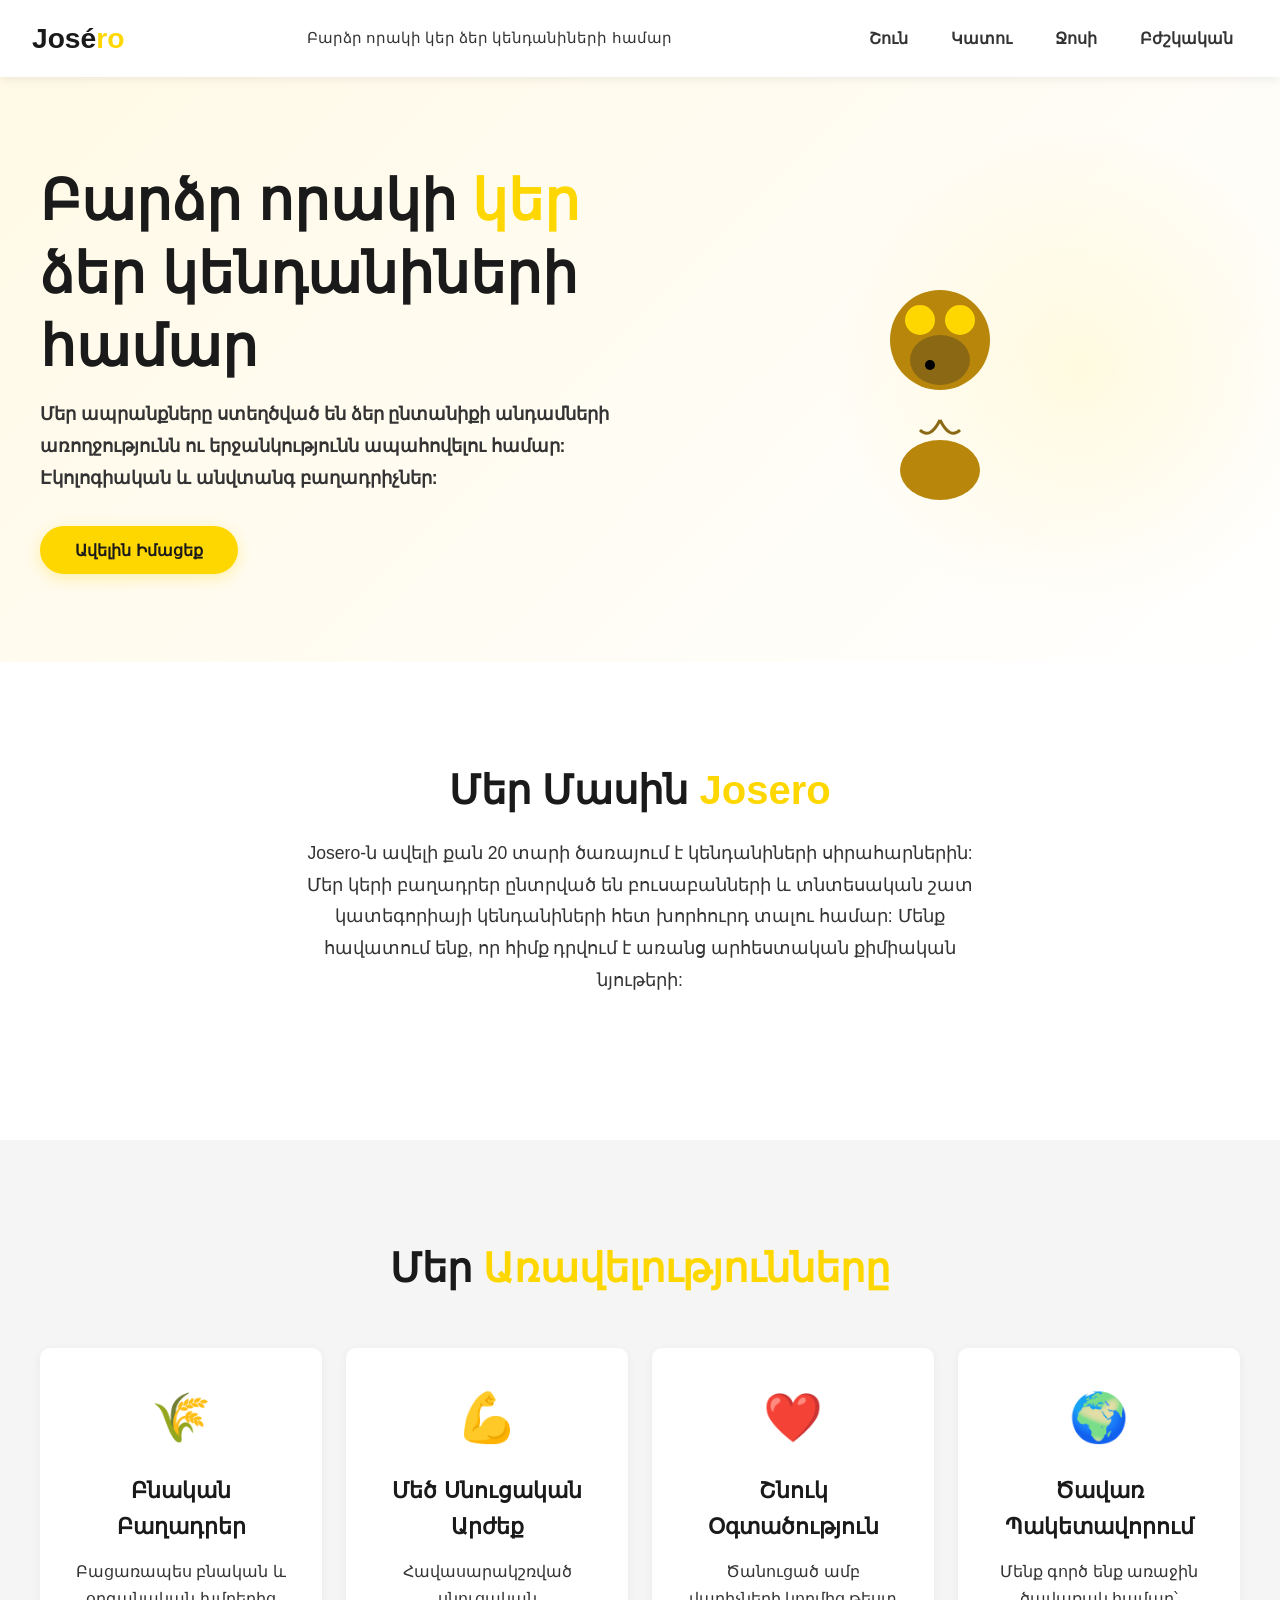
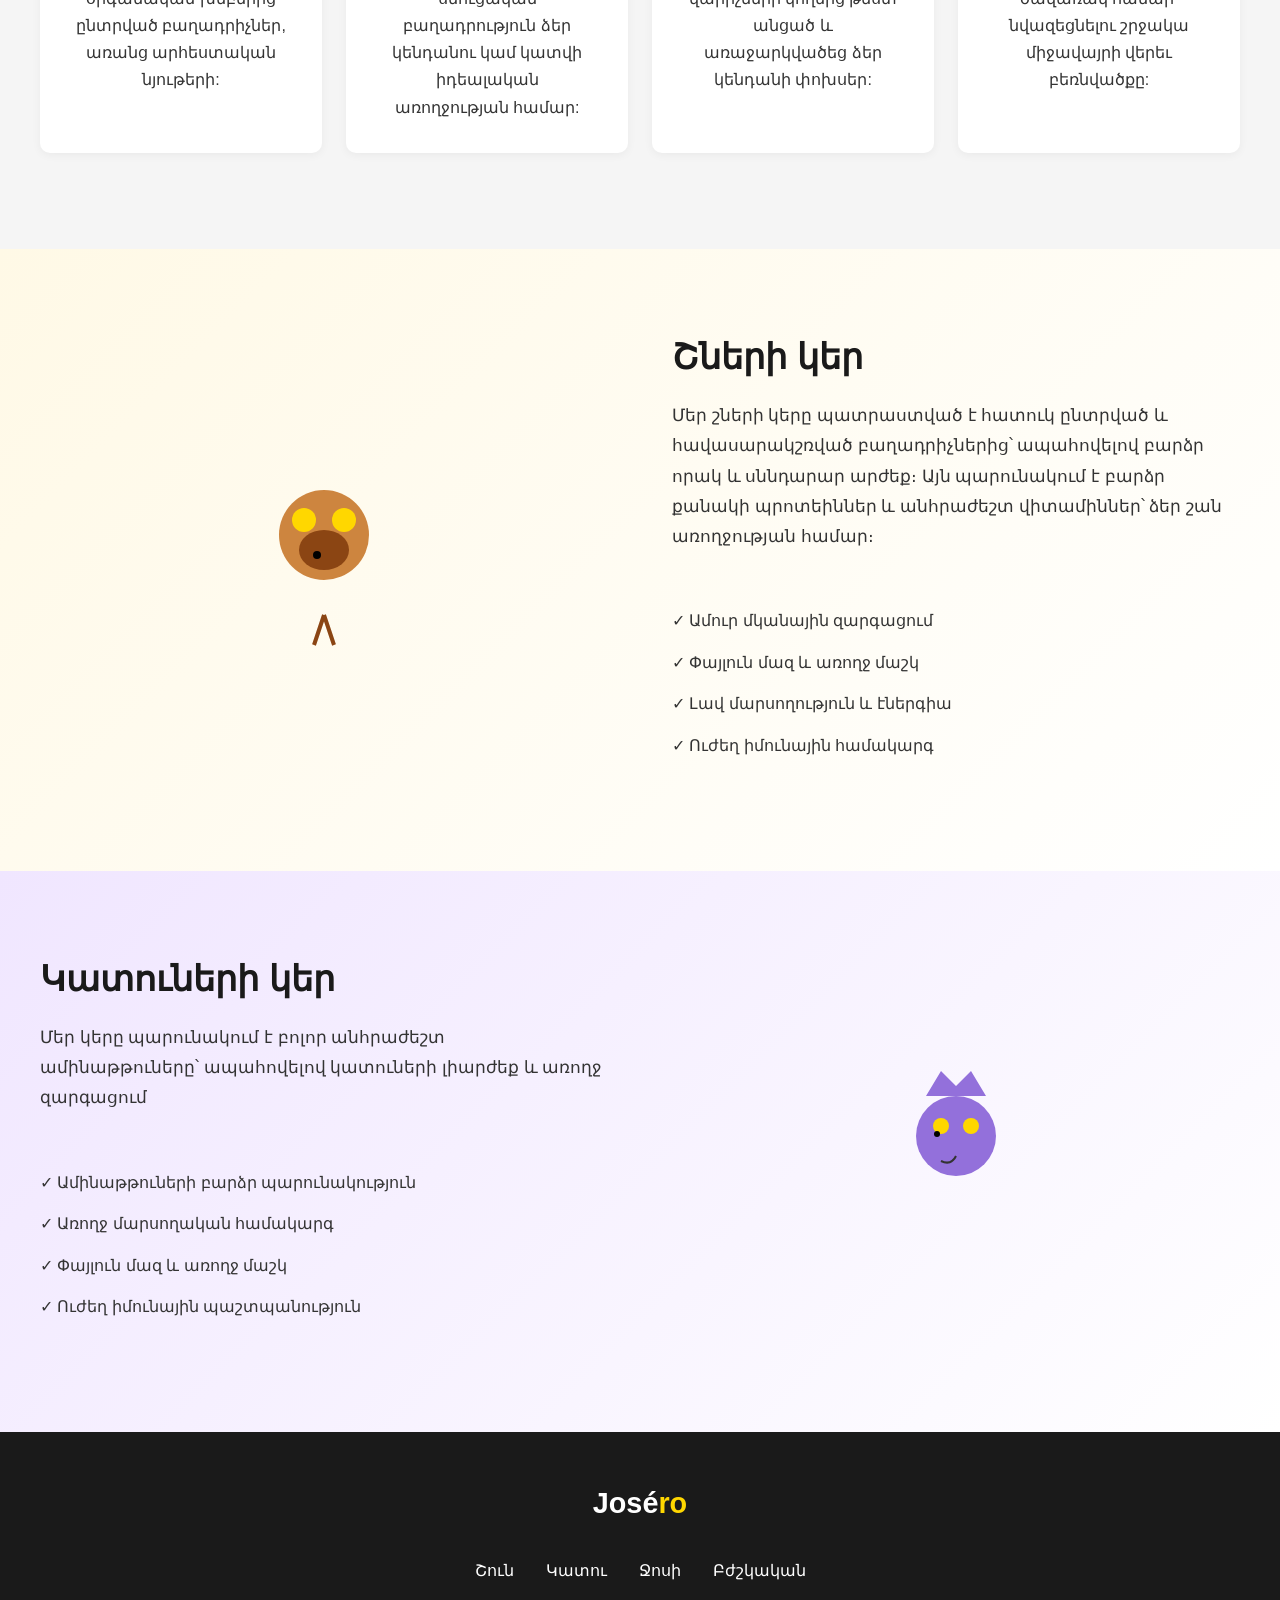
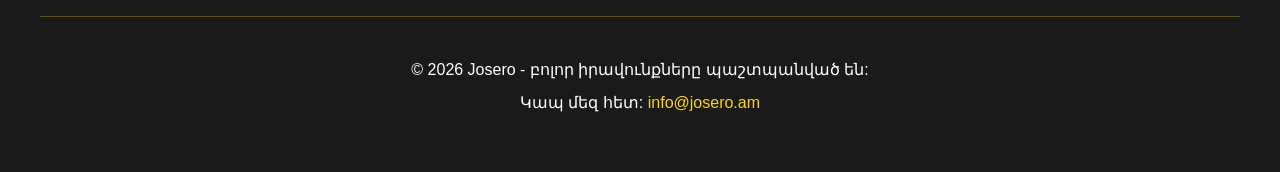
==== index.html @ 3407f01b "all" ====
<!DOCTYPE html>
<html lang="hy">
<head>
    <meta charset="UTF-8">
    <meta name="viewport" content="width=device-width, initial-scale=1.0">
    <title>Josero - Կենդանիների համար առաջին դասի կեր</title>
    <link rel="stylesheet" href="css/styles.css">
</head>
<body>
    <!-- HEADER -->
    <header>
        <div class="header-top">
            <a href="index.html" class="logo">José<span>ro</span></a>
            <div class="mini-desc">Բարձր որակի կեր ձեր կենդանիների համար</div>
            <div class="header-actions">
                <button class="menu-toggle" onclick="toggleMenu()" aria-label="Toggle menu" aria-expanded="false">☰</button>
                <nav class="header-nav" aria-label="Header navigation">
                    <ul class="header-buttons">
                        <li><a href="shun.html">Շուն</a></li>
                        <li><a href="katu.html">Կատու</a></li>
                        <li><a href="josi.html">Ջոսի</a></li>
                        <li><a href="bjshkakan.html">Բժշկական</a></li>
                    </ul>
                </nav>
            </div>
        </div>
    </header>

    <!-- HERO SECTION -->
    <section class="hero">
        <div class="hero-content">
            <h1>Բարձր որակի <span>կեր</span> ձեր կենդանիների համար</h1>
            <p><b>Մեր ապրանքները ստեղծված են ձեր ընտանիքի անդամների առողջությունն ու երջանկությունն ապահովելու համար: Էկոլոգիական և անվտանգ բաղադրիչներ:</b></p>
            <button class="cta-button" onclick="document.getElementById('about').scrollIntoView({ behavior: 'smooth' })">Ավելին Իմացեք</button>
        </div>
        <div class="hero-image">
            <svg width="300" height="300" viewBox="0 0 300 300" xmlns="http://www.w3.org/2000/svg">
                <!-- Dog illustration -->
                <circle cx="150" cy="120" r="50" fill="#B8860B"/>
                <circle cx="130" cy="100" r="15" fill="#FFD700"/>
                <circle cx="170" cy="100" r="15" fill="#FFD700"/>
                <ellipse cx="150" cy="140" rx="30" ry="25" fill="#8B6914"/>
                <circle cx="140" cy="145" r="5" fill="#000"/>
                <path d="M 150 200 Q 140 220 130 210" stroke="#8B6914" stroke-width="3" fill="none"/>
                <path d="M 150 200 Q 160 220 170 210" stroke="#8B6914" stroke-width="3" fill="none"/>
                <ellipse cx="150" cy="250" rx="40" ry="30" fill="#B8860B"/>
            </svg>
        </div>
    </section>

    <!-- ABOUT SECTION -->
    <section class="about" id="about">
        <h2>Մեր Մասին <span>Josero</span></h2>
        <p>Josero-ն ավելի քան 20 տարի ծառայում է կենդանիների սիրահարներին: Մեր կերի բաղադրեր ընտրված են բուսաբանների և տնտեսական շատ կատեգորիայի կենդանիների հետ խորհուրդ տալու համար: Մենք հավատում ենք, որ հիմք դրվում է առանց արհեստական քիմիական նյութերի:</p>
    </section>

    <!-- FEATURES SECTION -->
        <!-- PRODUCT CARDS SECTION -->
    <section class="features">
        <div class="features-container">
            <h2 class="section-title">Մեր <span>Առավելությունները</span></h2>
            <div class="features-grid">
                <div class="feature-card">
                    <div class="feature-icon">🌾</div>
                    <h3>Բնական Բաղադրեր</h3>
                    <p>Բացառապես բնական և օրգանական խմբերից ընտրված բաղադրիչներ, առանց արհեստական նյութերի:</p>
                </div>
                <div class="feature-card">
                    <div class="feature-icon">💪</div>
                    <h3>Մեծ Սնուցական Արժեք</h3>
                    <p>Հավասարակշռված սնուցական բաղադրություն ձեր կենդանու կամ կատվի իդեալական առողջության համար:</p>
                </div>
                <div class="feature-card">
                    <div class="feature-icon">❤️</div>
                    <h3>Շնուկ Օգտածություն</h3>
                    <p>Ծանուցած ամբ վարիչների կողմից թեստ անցած և առաջարկվածեց ձեր կենդանի փոխսեր:</p>
                </div>
                <div class="feature-card">
                    <div class="feature-icon">🌍</div>
                    <h3>Ծավառ Պակետավորում</h3>
                    <p>Մենք գործ ենք առաջին ծավառակ համար՝ նվազեցնելու շրջակա միջավայրի վերեւ բեռնվածքը:</p>
                </div>
            </div>
        </div>
    </section>

    <!-- DOG SECTION -->
    <section id="dog" class="product-section dog-section">
        <div class="product-container">
            <div class="product-image">
                <svg width="250" height="250" viewBox="0 0 250 250" xmlns="http://www.w3.org/2000/svg">
                    <circle cx="125" cy="100" r="45" fill="#CD853F"/>
                    <circle cx="105" cy="85" r="12" fill="#FFD700"/>
                    <circle cx="145" cy="85" r="12" fill="#FFD700"/>
                    <ellipse cx="125" cy="115" rx="25" ry="20" fill="#8B4513"/>
                    <circle cx="118" cy="120" r="4" fill="#000"/>
                    <path d="M 125 180 L 115 210" stroke="#8B4513" stroke-width="4"/>
                    <path d="M 125 180 L 135 210" stroke="#8B4513" stroke-width="4"/>
                </svg>
            </div>
            <div class="product-content">
                <h2>Շների կեր</h2>
                <p>Մեր շների կերը պատրաստված է հատուկ ընտրված և հավասարակշռված բաղադրիչներից՝ ապահովելով բարձր որակ և սննդարար արժեք։ Այն պարունակում է բարձր քանակի պրոտեիններ և անհրաժեշտ վիտամիններ՝ ձեր շան առողջության համար։</p>
                <ul class="benefits-list">
                    <li>✓ Ամուր մկանային զարգացում</li>
                    <li>✓ Փայլուն մազ և առողջ մաշկ</li>
                    <li>✓ Լավ մարսողություն և էներգիա</li>
                    <li>✓ Ուժեղ իմունային համակարգ</li>
                </ul>
            </div>
        </div>
    </section>

    <!-- CAT SECTION -->
    <section id="cat" class="product-section cat-section">
        <div class="product-container">
            <div class="product-content">
                <h2>Կատուների կեր</h2>
                <p>Մեր կերը պարունակում է բոլոր անհրաժեշտ ամինաթթուները՝ ապահովելով կատուների լիարժեք և առողջ զարգացում</p>
                <ul class="benefits-list">
                    <li>✓ Ամինաթթուների բարձր պարունակություն</li>
                    <li>✓ Առողջ մարսողական համակարգ</li>
                    <li>✓ Փայլուն մազ և առողջ մաշկ</li>
                    <li>✓ Ուժեղ իմունային պաշտպանություն</li>
                </ul>
            </div>
            <div class="product-image">
                <svg width="250" height="250" viewBox="0 0 250 250" xmlns="http://www.w3.org/2000/svg">
                    <circle cx="125" cy="110" r="40" fill="#9370DB"/>
                    <polygon points="95,70 110,45 125,60 140,45 155,70" fill="#9370DB"/>
                    <circle cx="110" cy="100" r="8" fill="#FFD700"/>
                    <circle cx="140" cy="100" r="8" fill="#FFD700"/>
                    <circle cx="106" cy="108" r="3" fill="#000"/>
                    <path d="M 125 130 Q 120 140 110 135" stroke="#333" stroke-width="2" fill="none"/>
                </svg>
            </div>
        </div>
    </section>

    <!-- FOOTER -->
    <footer>
        <div class="footer-content">
            <div class="footer-logo">José<span>ro</span></div>
            <nav class="footer-nav">
                <ul id="navMenu">
                    <li><a href="shun.html">Շուն</a></li>
                    <li><a href="katu.html">Կատու</a></li>
                    <li><a href="josi.html">Ջոսի</a></li>
                    <li><a href="bjshkakan.html">Բժշկական</a></li>
                </ul>
            </nav>
            <div class="footer-contact">
                <p>&copy; 2026 Josero - բոլոր իրավունքները պաշտպանված են:</p>
                <p>Կապ մեզ հետ: <a href="mailto:info@josero.am" class="footer-email">info@josero.am</a></p>
            </div>
        </div>
    </footer>

    <script src="js/script.js"></script>
</body>
</html>
---- css/styles.css ----
* {
    margin: 0;
    padding: 0;
    box-sizing: border-box;
}

:root {
    --primary-yellow: #FFD700;
    --dark-black: #1a1a1a;
    --white: #FFFFFF;
    --light-gray: #F5F5F5;
    --text-gray: #333333;
    --accent-gold: #FFC700;
    --light-yellow: #fff9e6;
}

body {
    font-family: 'Segoe UI', Tahoma, Geneva, Verdana, sans-serif;
    color: var(--text-gray);
    line-height: 1.6;
    overflow-x: hidden;
    display: flex;
    flex-direction: column;
    min-height: 100vh;
}

html {
    scroll-behavior: smooth;
}

/* Responsive defaults for images and SVGs */
img, picture, svg {
    max-width: 100%;
    height: auto;
    display: block;
}

/* ===== HEADER ===== */
header {
    position: relative;
    background: var(--white);
    box-shadow: 0 2px 10px rgba(0, 0, 0, 0.08);
    z-index: 1000;
    padding: 1rem 2rem;
    display: flex;
    flex-direction: column;
    align-items: stretch;
    gap: 0.35rem;
}

.logo {
    font-size: clamp(1.25rem, 2.2vw, 1.8rem);
    font-weight: 900;
    color: var(--dark-black);
    text-decoration: none;
    transition: color 0.3s ease;
}

.logo:hover {
    color: var(--primary-yellow);
}

.logo span {
    color: var(--primary-yellow);
}

nav ul {
    display: flex;
    list-style: none;
    gap: 2rem;
}

nav a {
    text-decoration: none;
    color: var(--text-gray);
    font-weight: 500;
    transition: all 0.3s ease;
    position: relative;
    font-size: 1rem;
}

nav a::after {
    content: '';
    position: absolute;
    bottom: -5px;
    left: 0;
    width: 0;
    height: 2px;
    background: var(--primary-yellow);
    transition: width 0.3s ease;
}

nav a:hover {
    color: var(--primary-yellow);
}

nav a:hover::after {
    width: 100%;
}

/* Mobile menu toggle */
.menu-toggle {
    display: none;
    background: none;
    border: none;
    font-size: 1.5rem;
    cursor: pointer;
    color: var(--dark-black);
    padding: 0.5rem 0.75rem;
    line-height: 1;
    white-space: nowrap;
    flex-shrink: 0;
    transition: transform 0.2s ease;
}

.menu-toggle:active {
    transform: scale(0.95);
}

/* Header top and header nav buttons */
.header-top {
    display: grid;
    grid-template-columns: auto 1fr auto;
    align-items: center;
    width: 100%;
    gap: 0.75rem;
}

.header-actions {
    display: flex;
    align-items: center;
    justify-content: flex-end;
    gap: 1rem;
}

.header-nav ul.header-buttons {
    display: flex;
    list-style: none;
    gap: 0.75rem;
    margin: 0;
    padding: 0;
}

.header-nav a {
    display: inline-block;
    padding: 0.45rem 0.9rem;
    border-radius: 999px;
    background: transparent;
    border: 1px solid transparent;
    color: var(--text-gray);
    font-weight: 600;
    text-decoration: none;
    transition: background 0.2s ease, color 0.2s ease, border-color 0.2s ease;
}

.header-nav a:hover,
.header-nav a.active {
    background: var(--primary-yellow);
    color: var(--dark-black);
    border-color: var(--primary-yellow);
}

@media (max-width: 768px) {
    .header-nav {
        display: none;
    }
    .header-top {
        align-items: center;
        grid-template-columns: 1fr auto;
    }
    
    .header-top .mini-desc {
        display: none;
    }
}

/* center mini description inside the header-top */
.header-top .mini-desc {
    text-align: center;
    font-size: 0.95rem;
    color: var(--text-gray);
    font-weight: 500;
    padding: 0 0.5rem;
    margin: 0;
}

@media (max-width: 480px) {
    .header-top .mini-desc {
        font-size: 0.85rem;
    }
}

/* ===== HERO SECTION ===== */
.hero {
    margin-top: 0;
    min-height: clamp(50vh, 65vh, 80vh);
    background: linear-gradient(135deg, var(--light-yellow) 0%, var(--white) 100%);
    display: flex;
    align-items: center;
    justify-content: space-between;
    padding: clamp(1rem, 4vw, 2.5rem);
    position: relative;
    overflow: hidden;
}

.hero::before {
    content: '';
    position: absolute;
    right: -50px;
    top: 50%;
    transform: translateY(-50%);
    width: 500px;
    height: 500px;
    background: radial-gradient(circle, rgba(255, 215, 0, 0.1) 0%, transparent 70%);
    animation: float 6s ease-in-out infinite;
    z-index: 1;
}

@keyframes float {
    0%, 100% { transform: translateY(-50%) translateX(0); }
    50% { transform: translateY(-50%) translateX(20px); }
}

.hero-content {
    flex: 1;
    max-width: 600px;
    z-index: 2;
    animation: slideInLeft 0.8s ease;
}

@keyframes slideInLeft {
    from {
        opacity: 0;
        transform: translateX(-50px);
    }
    to {
        opacity: 1;
        transform: translateX(0);
    }
}

.hero h1 {
    font-size: clamp(2rem, 5vw, 3.5rem);
    color: var(--dark-black);
    margin-bottom: 1rem;
    line-height: 1.3;
}

.hero h1 span {
    color: var(--primary-yellow);
}

.hero p {
    font-size: 1.1rem;
    color: var(--text-gray);
    margin-bottom: 2rem;
    line-height: 1.8;
}

.cta-button {
    display: inline-block;
    background: var(--primary-yellow);
    color: var(--dark-black);
    padding: 0.9rem 2.2rem;
    border: none;
    border-radius: 50px;
    font-size: 1rem;
    font-weight: 600;
    cursor: pointer;
    transition: all 0.3s ease;
    text-decoration: none;
    box-shadow: 0 4px 15px rgba(255, 215, 0, 0.3);
}

.cta-button:hover {
    background: var(--accent-gold);
    transform: translateY(-3px);
    box-shadow: 0 6px 20px rgba(255, 215, 0, 0.4);
}

.cta-button:active {
    transform: translateY(-1px);
}

.hero-image {
    flex: 1;
    display: flex;
    justify-content: center;
    align-items: center;
    position: relative;
    z-index: 2;
}

.hero-image img {
    max-width: 100%;
    height: auto;
    animation: slideInRight 0.8s ease;
}

.hero-image svg {
    animation: slideInRight 0.8s ease, pulse 3s ease-in-out infinite;
}

@keyframes slideInRight {
    from {
        opacity: 0;
        transform: translateX(50px);
    }
    to {
        opacity: 1;
        transform: translateX(0);
    }
}

@keyframes pulse {
    0%, 100% { transform: scale(1); }
    50% { transform: scale(1.05); }
}

/* ===== ABOUT SECTION ===== */
.about {
    padding: 6rem 2rem;
    background: var(--white);
    text-align: center;
    max-width: 1200px;
    margin: 0 auto;
}

.about h2 {
    font-size: 2.5rem;
    color: var(--dark-black);
    margin-bottom: 1rem;
}

.about h2 span {
    color: var(--primary-yellow);
}

.about p {
    font-size: 1.1rem;
    color: var(--text-gray);
    line-height: 1.8;
    max-width: 700px;
    margin: 0 auto 3rem;
}

/* ===== FEATURES SECTION ===== */
.features {
    padding: 6rem 2rem;
    background: var(--light-gray);
}

.features-container {
    max-width: 1200px;
    margin: 0 auto;
}

.section-title {
    font-size: 2.5rem;
    color: var(--dark-black);
    text-align: center;
    margin-bottom: 3rem;
}

.section-title span {
    color: var(--primary-yellow);
}

.features-grid {
    display: grid;
    grid-template-columns: repeat(auto-fit, minmax(220px, 1fr));
    gap: 1.5rem;
}

.feature-card {
    background: var(--white);
    padding: 2rem;
    border-radius: 10px;
    text-align: center;
    transition: all 0.3s ease;
    box-shadow: 0 2px 10px rgba(0, 0, 0, 0.05);
}

.feature-card:hover {
    transform: translateY(-10px);
    box-shadow: 0 10px 25px rgba(0, 0, 0, 0.1);
}

.feature-icon {
    font-size: 3rem;
    margin-bottom: 1rem;
    display: inline-block;
}

.feature-card h3 {
    font-size: 1.4rem;
    color: var(--dark-black);
    margin-bottom: 0.8rem;
}

.feature-card p {
    color: var(--text-gray);
    line-height: 1.7;
}

/* ===== PRODUCT SECTIONS ===== */
.product-section {
    padding: 5rem 2rem;
    display: flex;
    align-items: center;
    justify-content: center;
    min-height: 550px;
}

.product-container {
    max-width: 1200px;
    margin: 0 auto;
    width: 100%;
    display: flex;
    align-items: center;
    gap: 4rem;
}

.dog-section {
    background: linear-gradient(135deg, var(--light-yellow) 0%, var(--white) 100%);
}

.cat-section {
    background: linear-gradient(135deg, #f0e6ff 0%, var(--white) 100%);
}

.product-image {
    flex: 1;
    display: flex;
    justify-content: center;
    align-items: center;
    min-width: 250px;
}

.product-image svg {
    width: 250px;
    height: 250px;
    animation: float 4s ease-in-out infinite;
}

.product-content {
    flex: 1;
    min-width: 300px;
    display: flex;
    flex-direction: column;
    justify-content: center;
}

.product-content h2 {
    font-size: 2.2rem;
    color: var(--dark-black);
    margin-bottom: 1rem;
}

.product-content p {
    font-size: 1.05rem;
    color: var(--text-gray);
    line-height: 1.8;
    margin-bottom: 1.5rem;
}

.benefits-list {
    list-style: none;
    margin: 1.5rem 0;
}

.benefits-list li {
    font-size: 1rem;
    color: var(--text-gray);
    padding: 0.5rem 0;
    line-height: 1.6;
}

/* ===== FOOTER ===== */
footer {
    background: var(--dark-black);
    color: var(--white);
    padding: 3rem 2rem;
    margin-top: auto;
    text-align: center;
}

.footer-content {
    max-width: 1200px;
    margin: 0 auto;
}

.footer-logo {
    font-size: 1.8rem;
    font-weight: 900;
    margin-bottom: 1rem;
}

.footer-logo span {
    color: var(--primary-yellow);
}

.footer-nav {
    display: flex;
    justify-content: center;
    gap: 2rem;
    margin: 2rem 0;
    flex-wrap: wrap;
}

.footer-nav a {
    color: var(--white);
    text-decoration: none;
    transition: color 0.3s ease;
    font-weight: 500;
}

.footer-nav a:hover {
    color: var(--primary-yellow);
}

.footer-contact {
    margin-top: 2rem;
    padding-top: 2rem;
    border-top: 1px solid rgba(255, 215, 0, 0.3);
}

.footer-contact p {
    margin: 0.5rem 0;
}

.footer-email {
    color: var(--primary-yellow);
    text-decoration: none;
    transition: color 0.3s ease;
}

.footer-email:hover {
    text-decoration: underline;
}

/* ===== RESPONSIVE DESIGN ===== */
@media (max-width: 1024px) {
    .product-container {
        flex-direction: column;
        gap: 2rem;
    }

    .product-image svg {
        width: 250px;
        height: 250px;
    }
}

@media (max-width: 768px) {
    header {
        padding: 0 1rem;
        position: relative;
    }

    /* Stack header items and place the mini description on its own row */
    .header-top {
        grid-template-columns: 1fr auto;
        grid-template-areas: "logo actions" "desc desc";
        gap: 0.35rem;
        align-items: center;
    }

    .header-top .logo {
        grid-area: logo;
        justify-self: start;
    }

    .header-top .header-actions {
        grid-area: actions;
        justify-self: end;
    }

    .header-top .mini-desc {
        grid-area: desc;
        text-align: center;
        width: 100%;
    }

    nav ul {
        display: none;
        position: static;
        right: 0;
        background: var(--white);
        flex-direction: column;
        gap: 0;
        width: auto;
        box-shadow: none;
    }

    nav ul.active {
        display: flex;
    }

    /* When header has .nav-open, show the header nav as a full-width panel
       that expands downward from the header (mobile behavior). */
    header.nav-open .header-nav {
        display: block;
        position: absolute;
        top: 100%;
        left: 0 !important;
        right: 0 !important;
        z-index: 1100;
        width: 100vw;
        margin-left: calc(-50vw + 50%);
        background: var(--white);
        border-radius: 0;
        box-shadow: 0 8px 32px rgba(0, 0, 0, 0.15), 0 2px 8px rgba(0, 0, 0, 0.1);
        border: none;
        overflow: hidden;
    }

    header.nav-open .header-nav ul.header-buttons {
        display: flex;
        flex-direction: column;
        align-items: stretch;
        width: 100%;
    }

    header.nav-open .header-nav a {
        padding: 1.3rem 1rem;
        font-size: 1.1rem;
        display: block;
        text-align: center;
        font-weight: 600;
        border-bottom: 3px solid var(--primary-yellow);
        transition: all 0.2s ease;
        color: var(--dark-black);
    }
    
    header.nav-open .header-nav a:last-child {
        border-bottom: none;
    }
    
    header.nav-open .header-nav a:hover {
        background: var(--light-yellow);
        color: var(--dark-black);
        transform: scale(1.02);
    }

    nav a {
        padding: 1rem 2rem;
        border-bottom: 1px solid var(--light-gray);
        display: block;
    }

    .menu-toggle {
        display: block;
    }

    .hero {
        flex-direction: column;
        justify-content: center;
        text-align: center;
        height: auto;
        padding: 2rem 1rem;
        min-height: 100vh;
    }

    .hero::before {
        width: 300px;
        height: 300px;
        right: -100px;
        opacity: 0.5;
    }

    .hero-content {
        max-width: 100%;
        order: 2;
    }

    .hero-image {
        order: 1;
        margin-bottom: 2rem;
    }

    .hero-image svg {
        max-width: 80%;
    }

    .hero h1 {
        font-size: 2rem;
    }

    .features-grid {
        grid-template-columns: 1fr;
        gap: 1.5rem;
    }

    .about,
    .features {
        padding: 3rem 1rem;
    }

    .about h2,
    .section-title {
        font-size: 2rem;
    }

    .footer-nav {
        flex-direction: column;
        gap: 1rem;
    }

    .product-section {
        padding: 3rem 1rem;
        min-height: 450px;
    }

    .product-content h2 {
        font-size: 1.8rem;
    }
}

@media (max-width: 480px) {
    .logo {
        font-size: 1.4rem;
    }

    header {
        height: 60px;
        padding: 0 0.5rem;
    }

    /* Hide the mini description entirely on very small phone screens */
    .header-top .mini-desc {
        display: none;
    }

    nav a {
        padding: 0.8rem 1.5rem;
        font-size: 0.9rem;
    }

    .hero h1 {
        font-size: 1.5rem;
    }

    .hero p {
        font-size: 0.95rem;
    }

    .section-title {
        font-size: 1.8rem;
    }

    .feature-card {
        padding: 1.5rem;
    }

    .feature-icon {
        font-size: 2.5rem;
    }

    .about h2 {
        font-size: 1.8rem;
    }

    .product-content h2 {
        font-size: 1.5rem;
    }

    .product-image svg {
        width: 200px;
        height: 200px;
    }

    .cta-button {
        padding: 0.8rem 1.8rem;
        font-size: 0.9rem;
    }
    /* On very small screens, make the menu full-width for easier tapping */
    header.nav-open .header-nav {
        left: 0;
        right: 0;
        top: 100%;
        width: 100%;
        border-radius: 0;
        box-shadow: 0 5px 15px rgba(0,0,0,0.08);
    }
}

/* ===== PRODUCT CARDS (Mini card layout) ===== */
.product-cards-section {
    padding: 6rem 2rem 4rem;
    background: var(--white);
}

.product-cards-grid {
    max-width: 1200px;
    margin: 0 auto;
    display: grid;
    grid-template-columns: repeat(3, 1fr);
    gap: 1.25rem;
    align-items: stretch;
}

.product-card {
    background: var(--white);
    border-radius: 12px;
    box-shadow: 0 8px 24px rgba(0, 0, 0, 0.08);
    padding: 1.25rem;
    text-decoration: none;
    color: inherit;
    transition: transform 0.2s ease, box-shadow 0.2s ease;
    display: flex;
    flex-direction: column;
    height: 100%;
}

.product-card:hover {
    transform: translateY(-6px);
    box-shadow: 0 14px 40px rgba(0, 0, 0, 0.12);
}

.product-card-content {
    display: flex;
    align-items: flex-start;
    gap: 1rem;
    width: 100%;
}

.product-card-content {
    flex: 1 1 auto;
}

.product-card-content .text {
    flex: 1 1 auto;
}

.product-card img {
    align-self: flex-start;
}

.product-card-content .text {
    flex: 1;
    display: flex;
    flex-direction: column;
}

.product-card-content h2 {
    font-size: 1.15rem;
    color: var(--dark-black);
    margin: 0 0 0.25rem 0;
}

.product-card-content .product-type {
    font-size: 0.95rem;
    color: #666666;
    font-weight: 600;
    margin-bottom: 0.4rem;
}

.product-card-content .mini-desc {
    font-size: 0.95rem;
    color: var(--text-gray);
    line-height: 1.4;
}

.product-card-content img {
    width: clamp(80px, 12vw, 140px);
    height: auto;
    border-radius: 8px;
    object-fit: cover;
}

@media (max-width: 768px) {
    .product-card {
        padding: 1rem;
    }

    .product-card-content {
        flex-direction: column;
        align-items: center;
        text-align: center;
    }

    /* Move image above text and make it larger on small screens */
    .product-card-content img {
        margin-top: 0.6rem;
        width: 140px;
        align-self: center;
        order: -1;
    }
}

@media (max-width: 992px) {
    .product-cards-grid {
        grid-template-columns: repeat(2, 1fr);
    }
}

@media (max-width: 520px) {
    .product-cards-grid {
        grid-template-columns: 1fr;
    }
}

/* ===== PRODUCT DETAIL PAGE ===== */
.product-detail-section {
    padding: 2rem;
    background: var(--white);
    min-height: calc(100vh - 400px);
}

.product-detail-container {
    max-width: 1200px;
    margin: 0 auto;
}

.back-button {
    background: none;
    border: none;
    color: var(--text-gray);
    font-size: 1rem;
    cursor: pointer;
    padding: 0.5rem 0;
    font-weight: 600;
    margin-bottom: 2rem;
    transition: color 0.2s ease;
}

.back-button:hover {
    color: var(--primary-yellow);
}

.product-detail-content {
    display: grid;
    grid-template-columns: 1fr 420px;
    gap: 3rem;
    align-items: start;
}

.product-detail-text {
    max-width: 800px;
}

.product-detail-text h1 {
    font-size: 2.2rem;
    color: var(--dark-black);
    margin: 0 0 0.8rem 0;
    font-weight: 900;
}

.product-type {
    font-size: 1.05rem;
    color: #666;
    font-weight: 600;
    margin-bottom: 1.2rem;
}

.product-mini {
    font-size: 1.05rem;
    color: var(--text-gray);
    line-height: 1.7;
    margin-bottom: 1.8rem;
}

.product-description-section {
    margin-bottom: 2rem;
}

.product-description-section h3 {
    font-size: 1.3rem;
    color: var(--dark-black);
    margin-bottom: 1rem;
    font-weight: 700;
}

.product-description {
    font-size: 1rem;
    color: var(--text-gray);
    line-height: 1.8;
    text-align: justify;
}

.product-packaging-section {
    margin-top: 2rem;
}

.product-packaging-section h3 {
    font-size: 1.3rem;
    color: var(--dark-black);
    margin-bottom: 1rem;
    font-weight: 700;
}

.packaging-badge {
    display: flex;
    flex-wrap: wrap;
    gap: 0.8rem;
}

.packaging-value {
    background: linear-gradient(135deg, var(--light-yellow) 0%, #fff8cc 100%);
    color: var(--dark-black);
    padding: 0.8rem 1.4rem;
    border-radius: 8px;
    font-weight: 600;
    border: 1px solid var(--accent-gold);
    display: inline-block;
}

.product-detail-image {
    position: sticky;
    top: 100px;
    background: var(--light-gray);
    padding: 2rem;
    border-radius: 12px;
    display: flex;
    align-items: center;
    justify-content: center;
    min-height: 500px;
    box-shadow: 0 4px 12px rgba(0, 0, 0, 0.08);
}

.product-image-large {
    max-width: 100%;
    max-height: 480px;
    object-fit: contain;
}

@media (max-width: 1024px) {
    .product-detail-content {
        grid-template-columns: 1fr;
        gap: 2rem;
    }

    .product-detail-image {
        position: static;
        min-height: 350px;
    }

    .product-detail-text h1 {
        font-size: 2rem;
    }
}

@media (max-width: 768px) {
    .product-detail-section {
        padding: 1.5rem;
    }

    .product-detail-text h1 {
        font-size: 1.7rem;
    }

    .product-detail-image {
        min-height: 300px;
        padding: 1.5rem;
    }

    .product-description-section h3,
    .product-packaging-section h3 {
        font-size: 1.15rem;
    }
}

@media (max-width: 480px) {
    .product-detail-section {
        padding: 1rem;
    }

    .product-detail-text h1 {
        font-size: 1.5rem;
    }

    .product-detail-image {
        min-height: 250px;
        padding: 1rem;
    }

    .packaging-value {
        padding: 0.7rem 1.2rem;
        font-size: 0.9rem;
    }
}
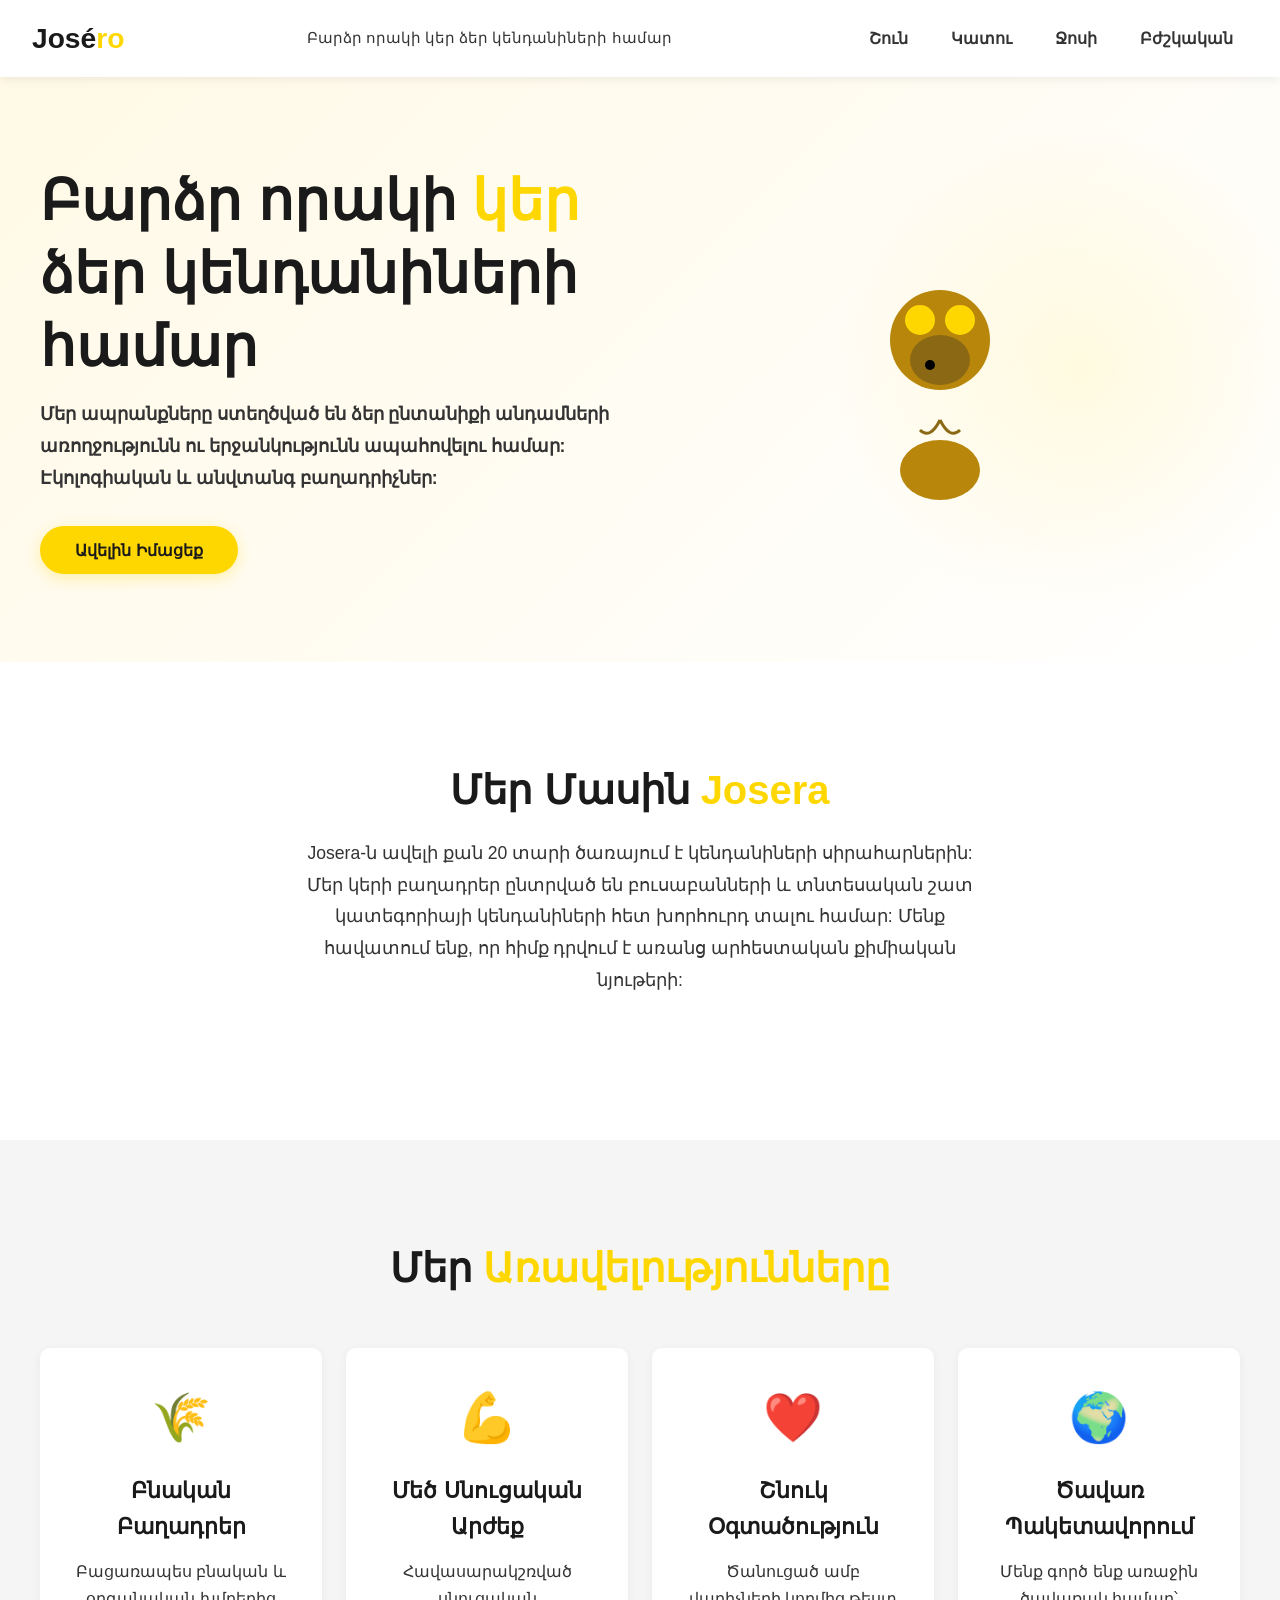
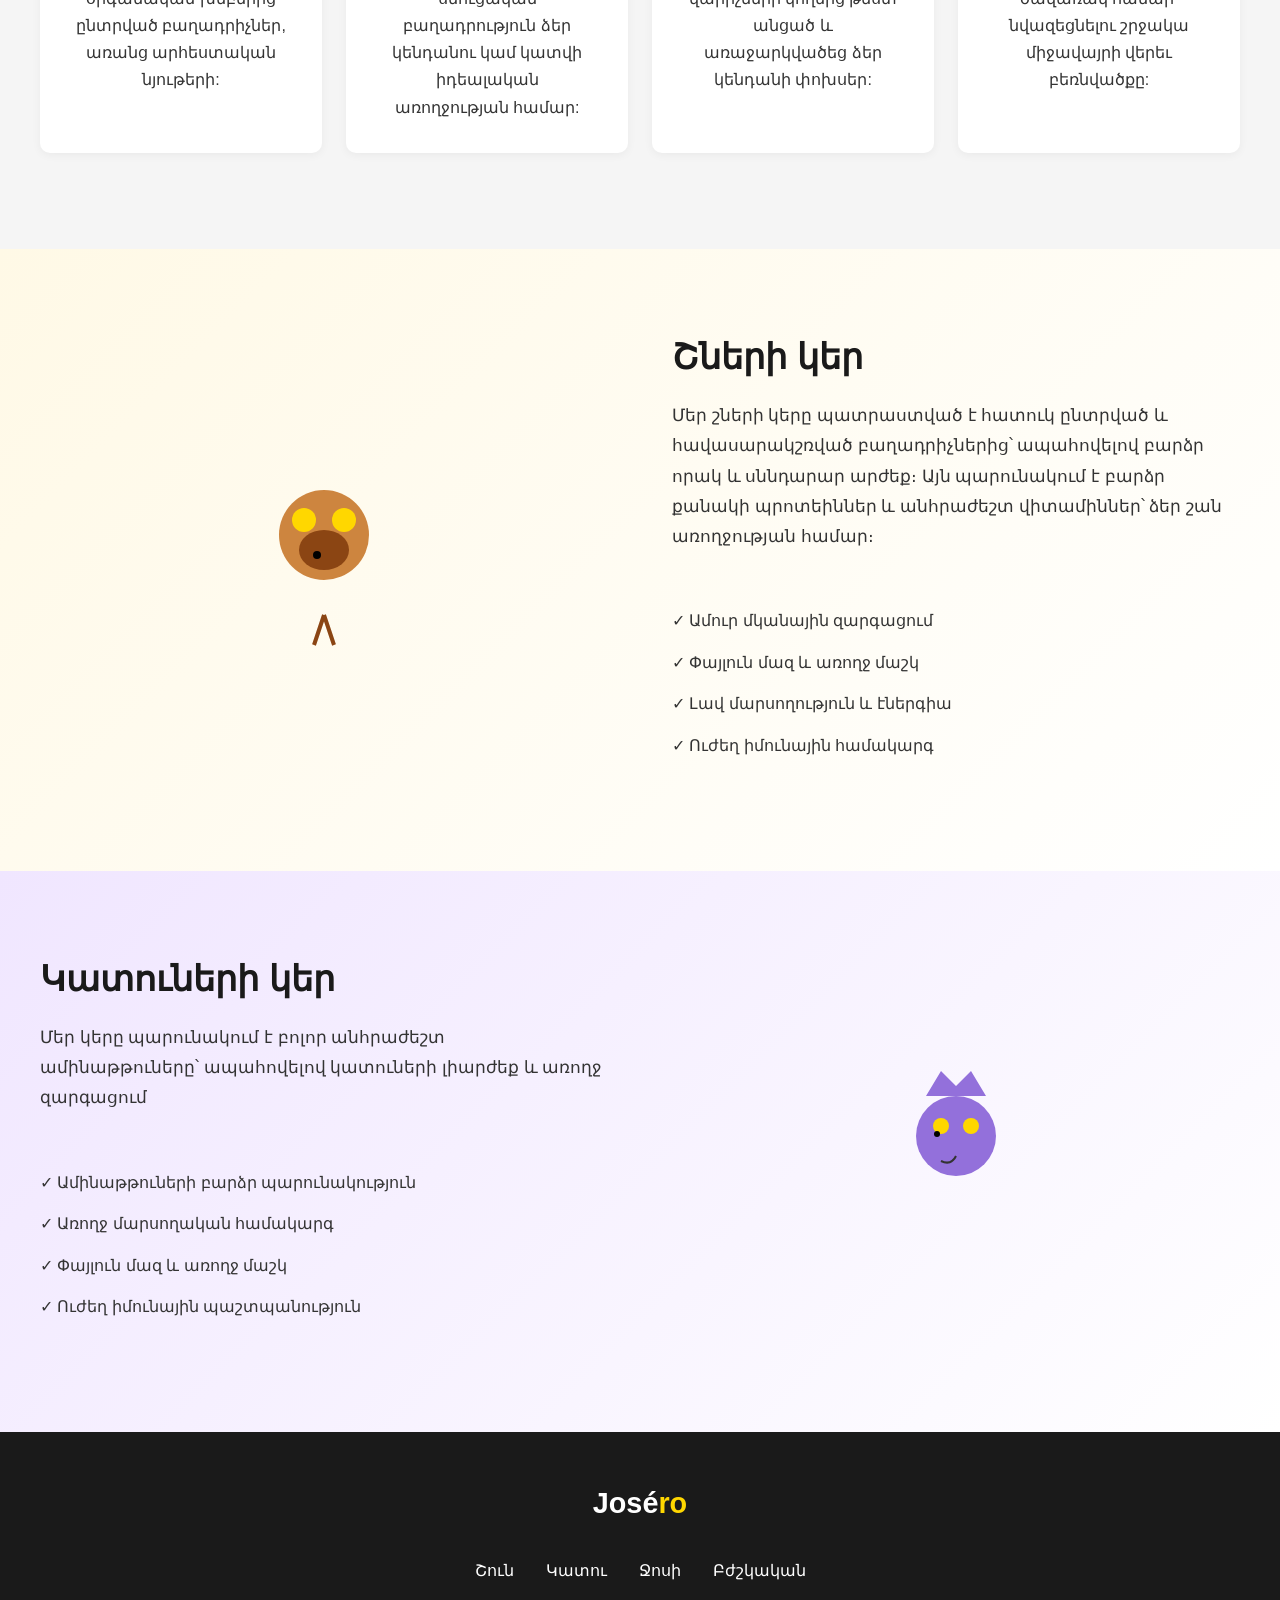
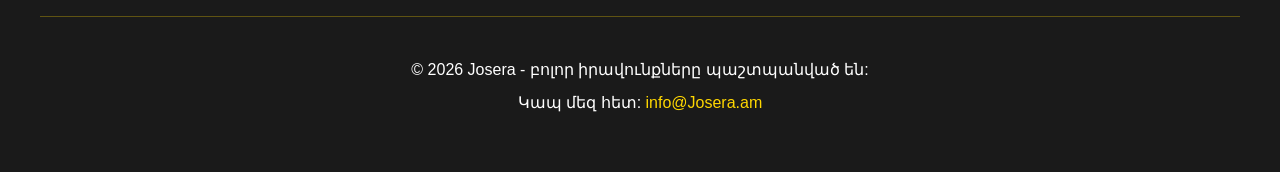
==== commit 5c1ff3c3: "all" ====
--- a/index.html
+++ b/index.html
@@ -3,7 +3,7 @@
 <head>
     <meta charset="UTF-8">
     <meta name="viewport" content="width=device-width, initial-scale=1.0">
-    <title>Josero - Կենդանիների համար առաջին դասի կեր</title>
+    <title>Josera - Կենդանիների համար առաջին դասի կեր</title>
     <link rel="stylesheet" href="css/styles.css">
 </head>
 <body>
@@ -50,8 +50,8 @@
 
     <!-- ABOUT SECTION -->
     <section class="about" id="about">
-        <h2>Մեր Մասին <span>Josero</span></h2>
-        <p>Josero-ն ավելի քան 20 տարի ծառայում է կենդանիների սիրահարներին: Մեր կերի բաղադրեր ընտրված են բուսաբանների և տնտեսական շատ կատեգորիայի կենդանիների հետ խորհուրդ տալու համար: Մենք հավատում ենք, որ հիմք դրվում է առանց արհեստական քիմիական նյութերի:</p>
+        <h2>Մեր Մասին <span>Josera</span></h2>
+        <p>Josera-ն ավելի քան 20 տարի ծառայում է կենդանիների սիրահարներին: Մեր կերի բաղադրեր ընտրված են բուսաբանների և տնտեսական շատ կատեգորիայի կենդանիների հետ խորհուրդ տալու համար: Մենք հավատում ենք, որ հիմք դրվում է առանց արհեստական քիմիական նյութերի:</p>
     </section>
 
     <!-- FEATURES SECTION -->
@@ -150,8 +150,8 @@
                 </ul>
             </nav>
             <div class="footer-contact">
-                <p>&copy; 2026 Josero - բոլոր իրավունքները պաշտպանված են:</p>
-                <p>Կապ մեզ հետ: <a href="mailto:info@josero.am" class="footer-email">info@josero.am</a></p>
+                <p>&copy; 2026 Josera - բոլոր իրավունքները պաշտպանված են:</p>
+                <p>Կապ մեզ հետ: <a href="mailto:info@Josera.am" class="footer-email">info@Josera.am</a></p>
             </div>
         </div>
     </footer>
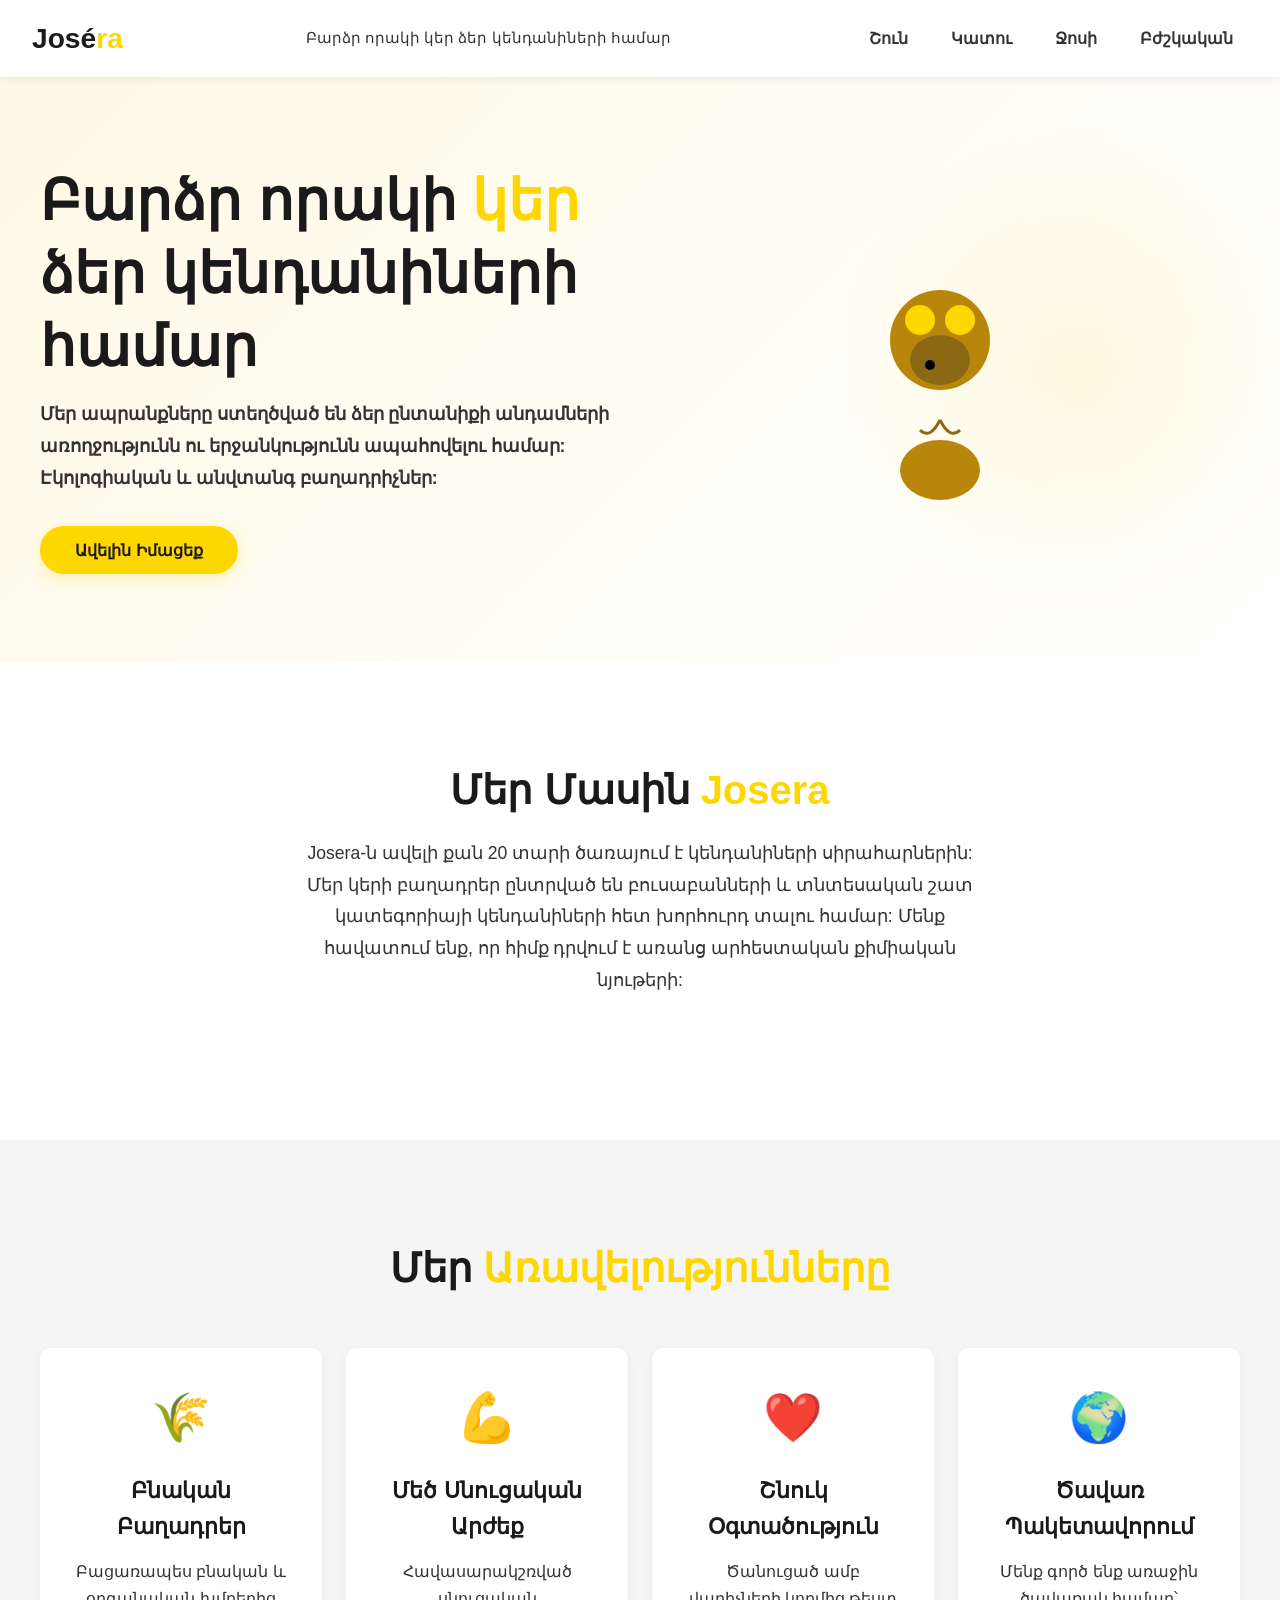
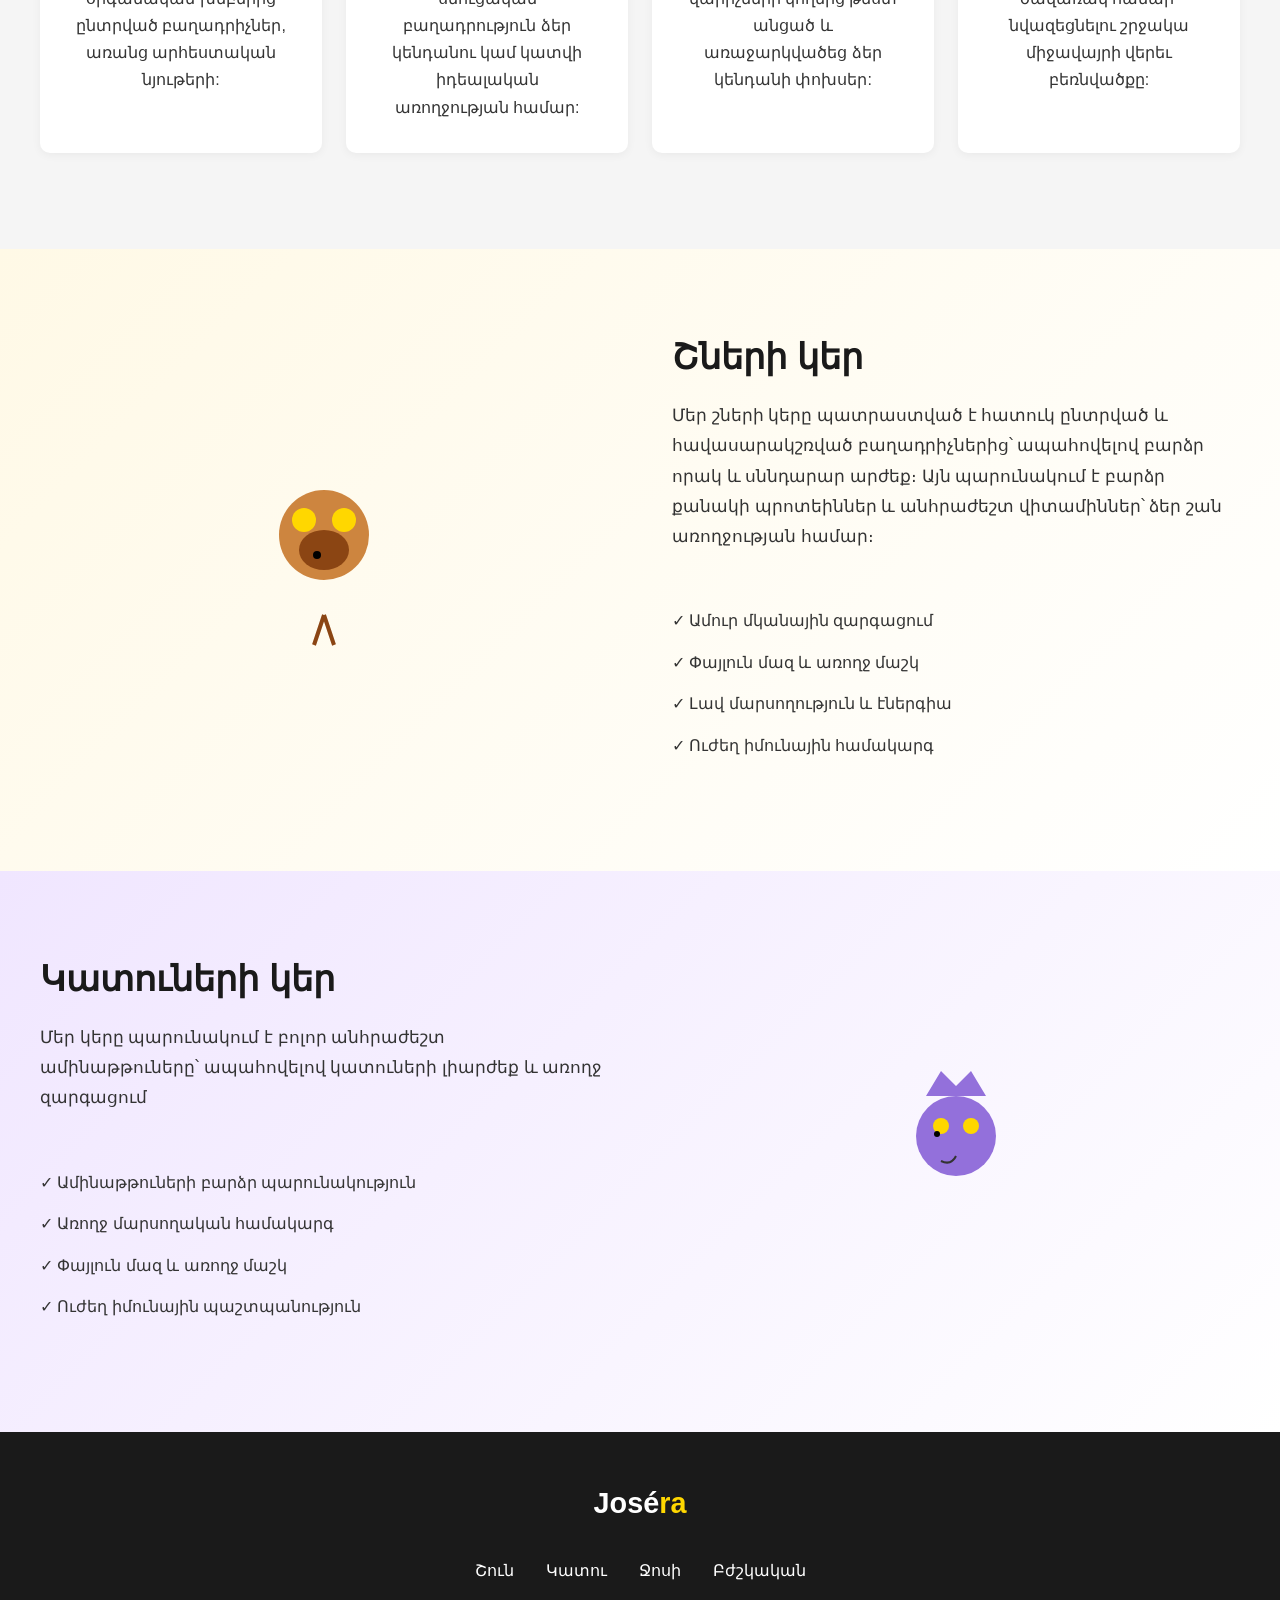
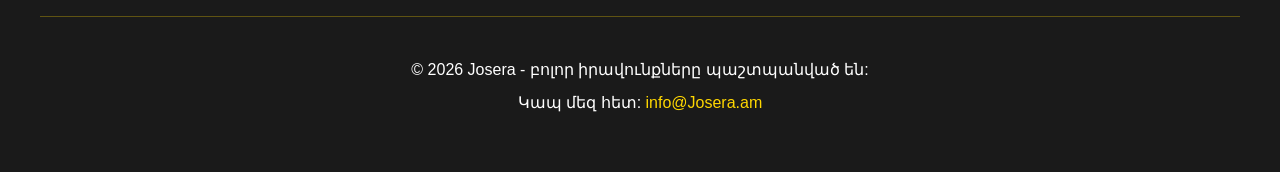
==== commit b5c669d9: "fix Josero + cat Picture" ====
--- a/index.html
+++ b/index.html
@@ -10,7 +10,7 @@
     <!-- HEADER -->
     <header>
         <div class="header-top">
-            <a href="index.html" class="logo">José<span>ro</span></a>
+            <a href="index.html" class="logo">José<span>ra</span></a>
             <div class="mini-desc">Բարձր որակի կեր ձեր կենդանիների համար</div>
             <div class="header-actions">
                 <button class="menu-toggle" onclick="toggleMenu()" aria-label="Toggle menu" aria-expanded="false">☰</button>
@@ -140,7 +140,7 @@
     <!-- FOOTER -->
     <footer>
         <div class="footer-content">
-            <div class="footer-logo">José<span>ro</span></div>
+            <div class="footer-logo">José<span>ra</span></div>
             <nav class="footer-nav">
                 <ul id="navMenu">
                     <li><a href="shun.html">Շուն</a></li>
